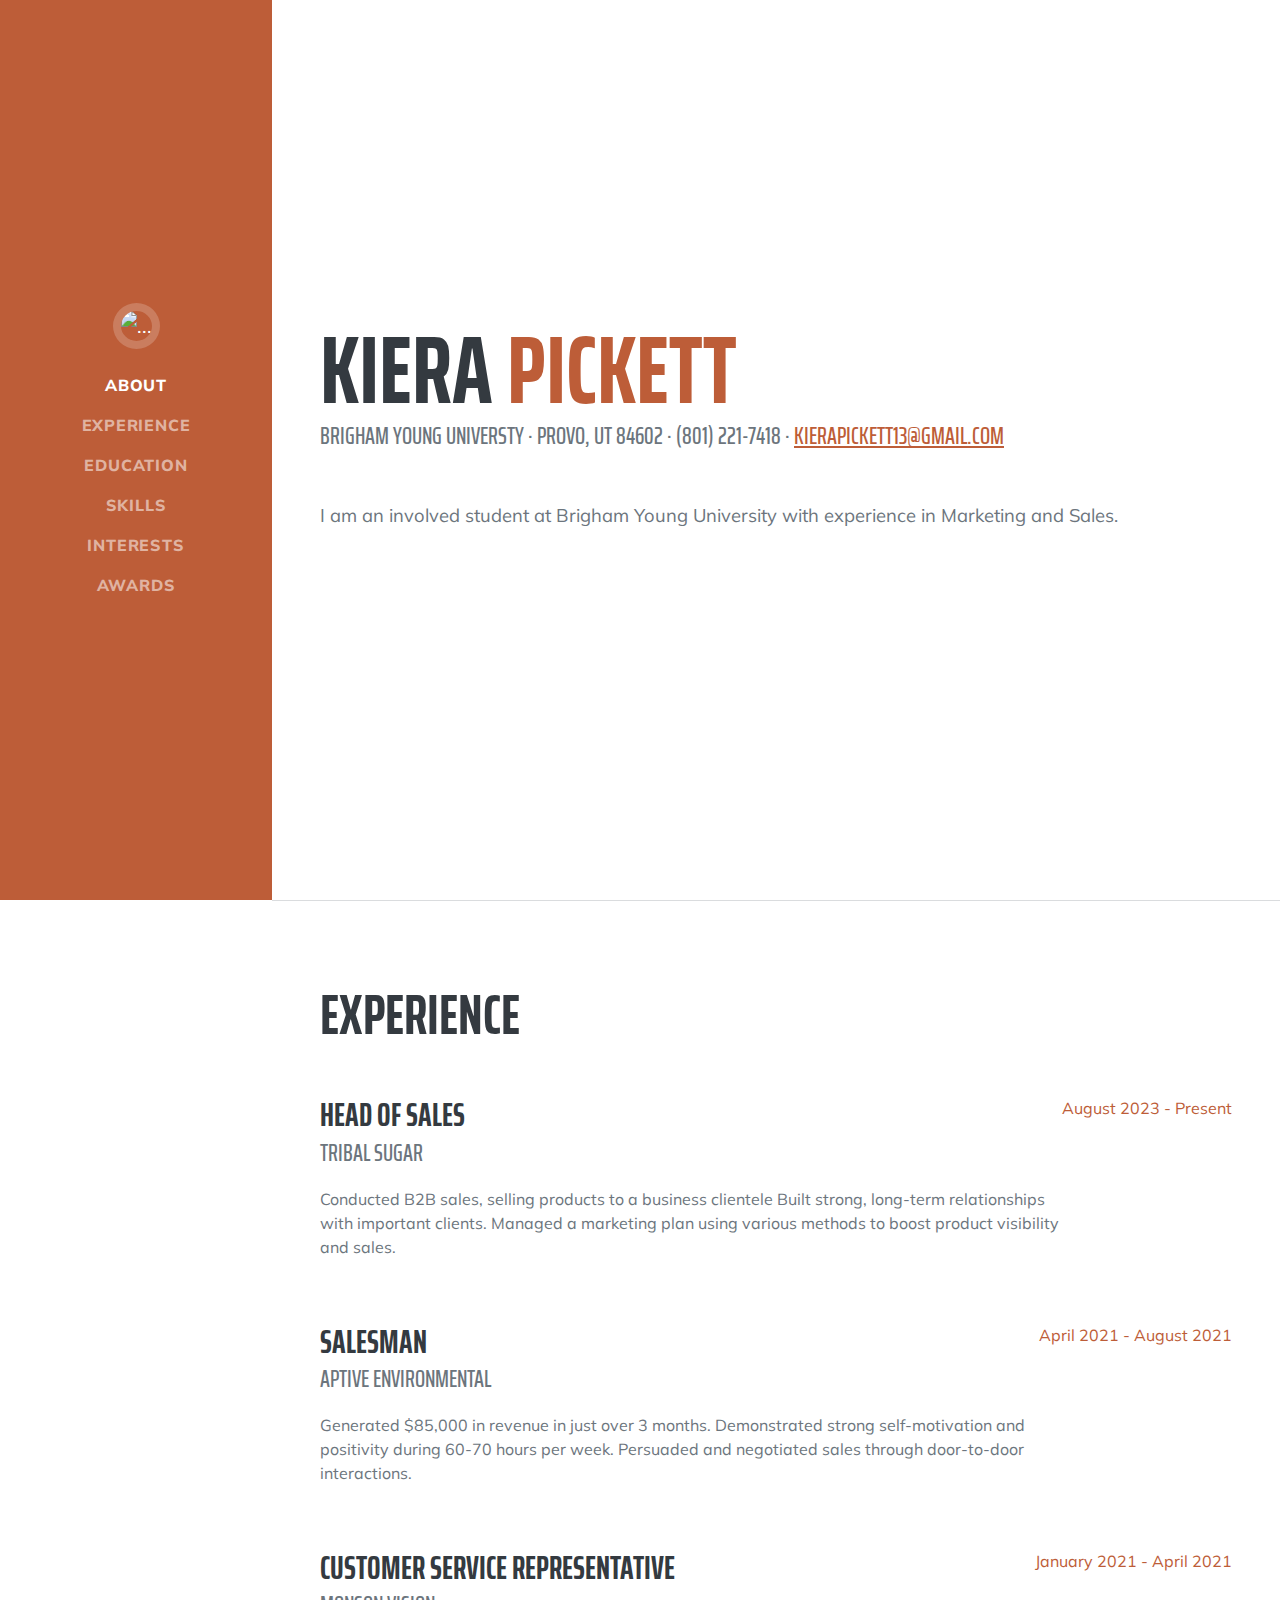
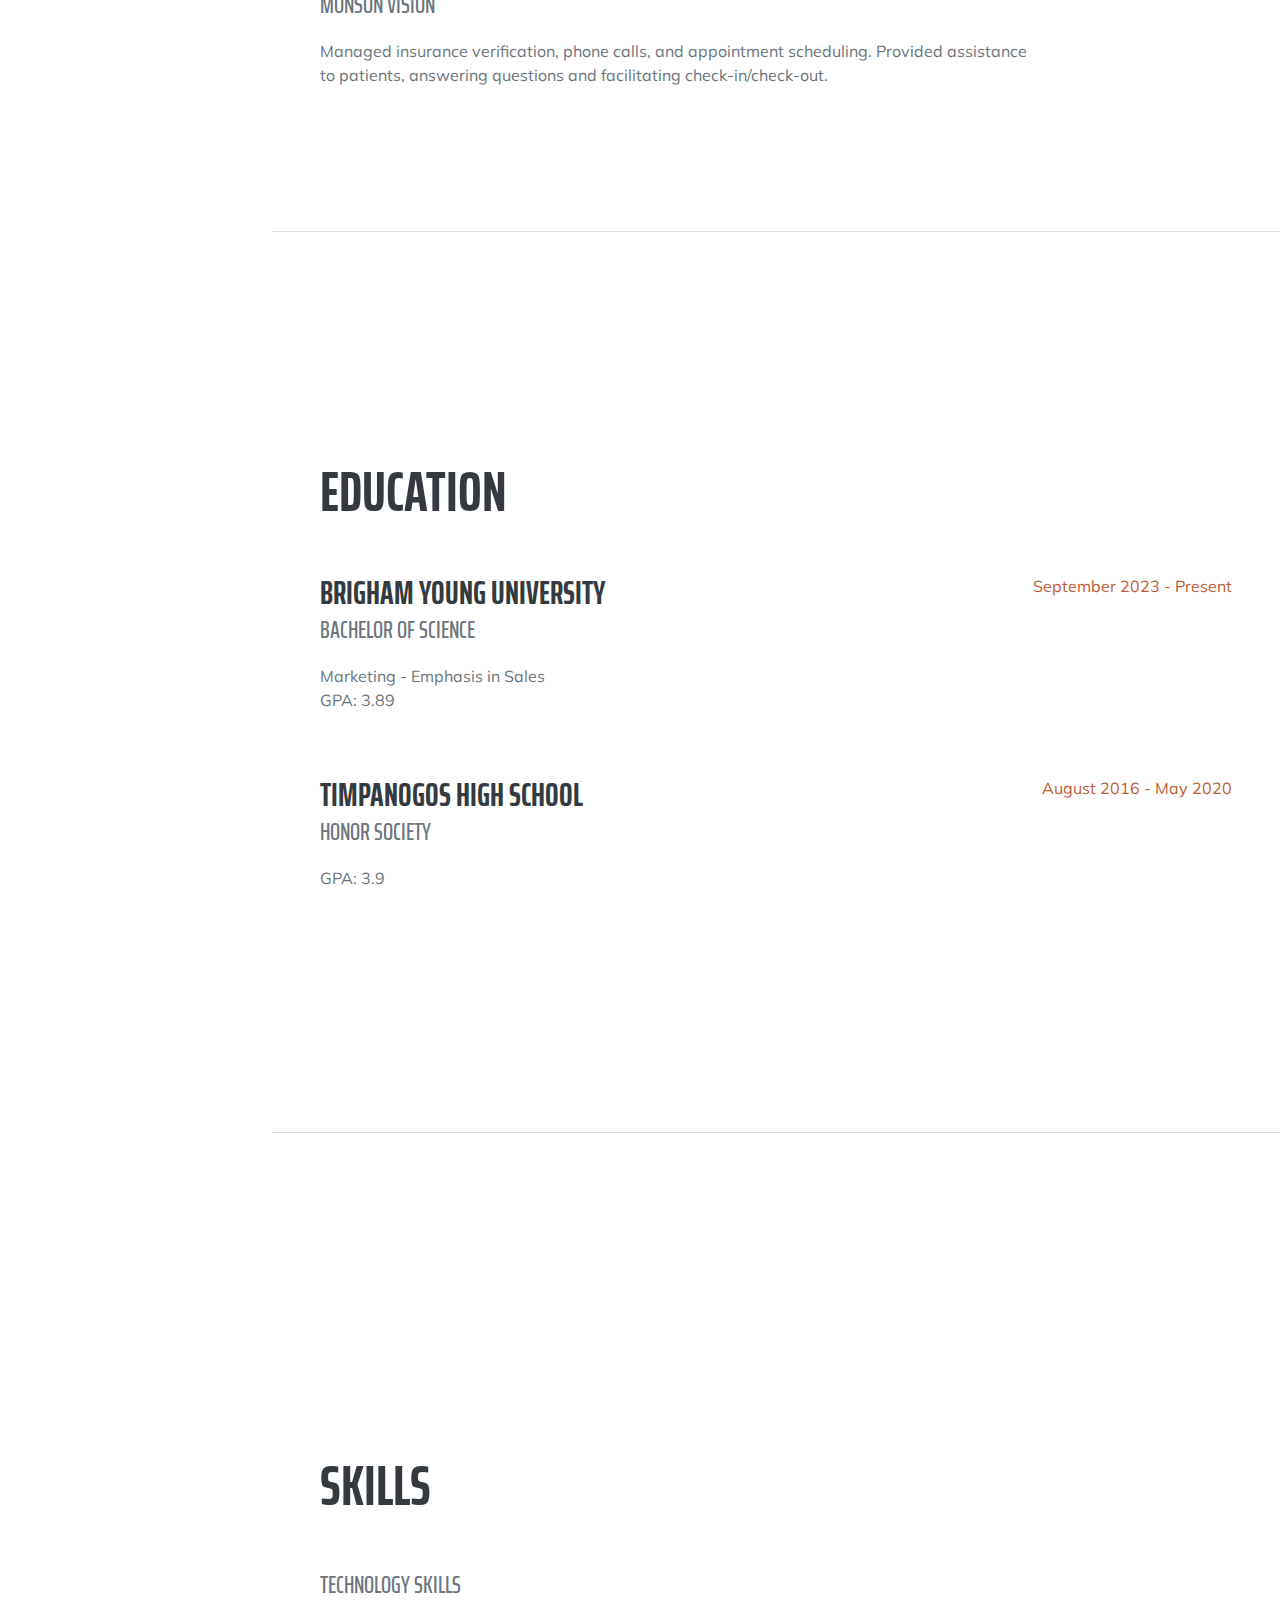
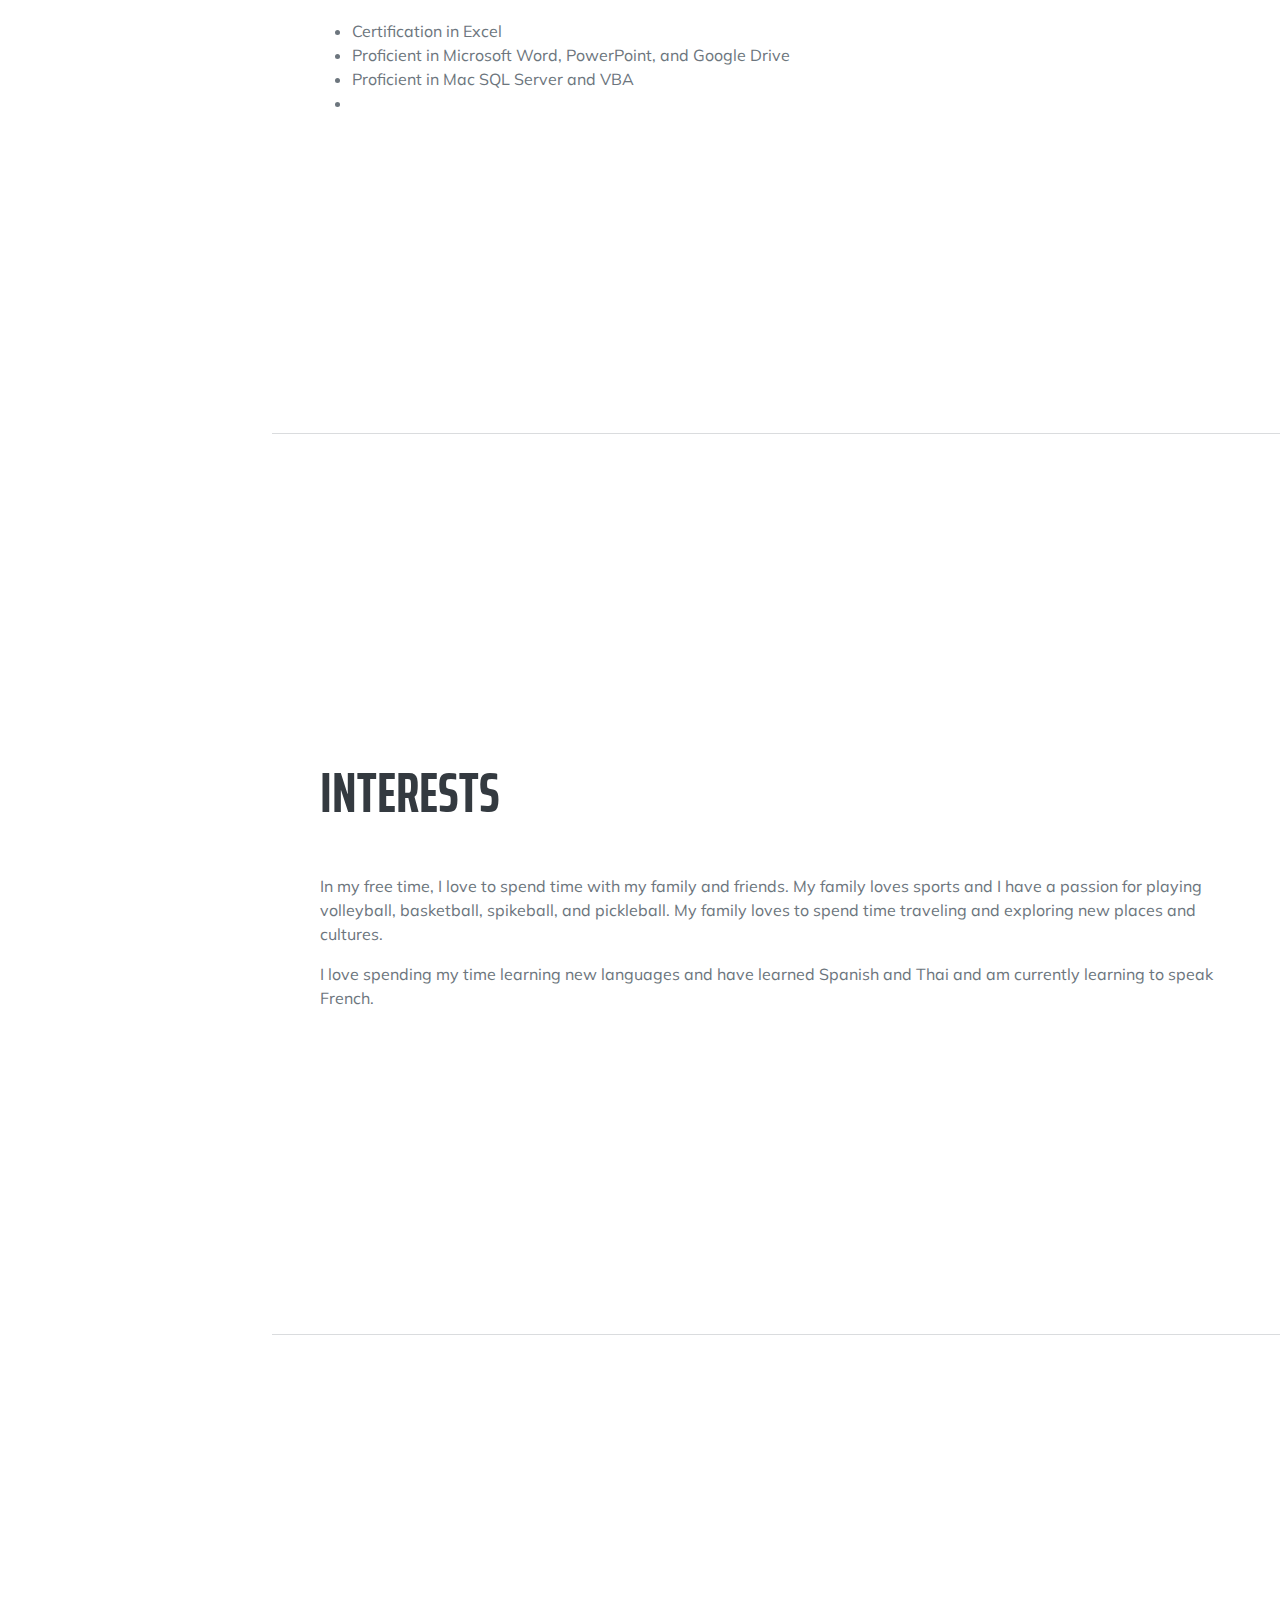
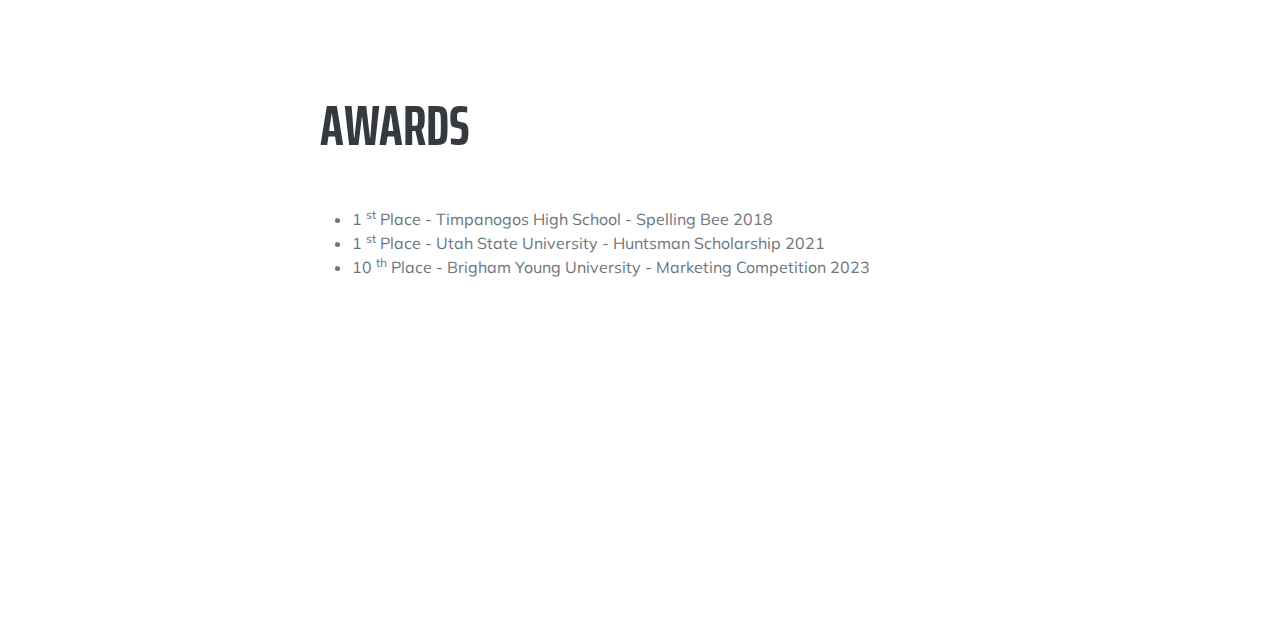
==== index.html @ 96f36f81 "Add files via upload" ====
<!DOCTYPE html>
<html lang="en">
    <head>
        <meta charset="utf-8" />
        <meta name="viewport" content="width=device-width, initial-scale=1, shrink-to-fit=no" />
        <meta name="description" content="" />
        <meta name="author" content="" />
        <title>Kiera's resume</title>
        <link rel="icon" type="image/x-icon" href="assets/img/favicon.ico" />
        <!-- Font Awesome icons (free version)-->
        <script src="https://use.fontawesome.com/releases/v6.3.0/js/all.js" crossorigin="anonymous"></script>
        <!-- Google fonts-->
        <link href="https://fonts.googleapis.com/css?family=Saira+Extra+Condensed:500,700" rel="stylesheet" type="text/css" />
        <link href="https://fonts.googleapis.com/css?family=Muli:400,400i,800,800i" rel="stylesheet" type="text/css" />
        <!-- Core theme CSS (includes Bootstrap)-->
        <link href="css/styles1.css" rel="stylesheet" />
    </head>
    <body id="page-top">
        <!-- Navigation-->
        <nav class="navbar navbar-expand-lg navbar-dark bg-primary fixed-top" id="sideNav">
            <a class="navbar-brand js-scroll-trigger" href="#page-top">
                <span class="d-block d-lg-none">Kiera Pickett</span>
                <span class="d-none d-lg-block"><img class="img-fluid img-profile rounded-circle mx-auto mb-2" src="/assets/img/IMG_9248.JPG" alt="..." /></span>
            </a>
            <button class="navbar-toggler" type="button" data-bs-toggle="collapse" data-bs-target="#navbarResponsive" aria-controls="navbarResponsive" aria-expanded="false" aria-label="Toggle navigation"><span class="navbar-toggler-icon"></span></button>
            <div class="collapse navbar-collapse" id="navbarResponsive">
                <ul class="navbar-nav">
                    <li class="nav-item"><a class="nav-link js-scroll-trigger" href="#about">About</a></li>
                    <li class="nav-item"><a class="nav-link js-scroll-trigger" href="#experience">Experience</a></li>
                    <li class="nav-item"><a class="nav-link js-scroll-trigger" href="#education">Education</a></li>
                    <li class="nav-item"><a class="nav-link js-scroll-trigger" href="#skills">Skills</a></li>
                    <li class="nav-item"><a class="nav-link js-scroll-trigger" href="#interests">Interests</a></li>
                    <li class="nav-item"><a class="nav-link js-scroll-trigger" href="#awards">Awards</a></li>
                </ul>
            </div>
        </nav>
        <!-- Page Content-->
        <div class="container-fluid p-0">
            <!-- About-->
            <section class="resume-section" id="about">
                <div class="resume-section-content">
                    <h1 class="mb-0">
                        Kiera
                        <span class="text-primary">Pickett</span>
                    </h1>
                    <div class="subheading mb-5">
                        Brigham Young Universty · Provo, UT 84602 · (801) 221-7418 ·
                        <a href="mailto:name@email.com">kierapickett13@gmail.com</a>
                    </div>
                    <p class="lead mb-5">I am an involved student at Brigham Young University with experience in Marketing and Sales.</p>
                </div>
            </section>
            <hr class="m-0" />
            <!-- Experience-->
            <section class="resume-section" id="experience">
                <div class="resume-section-content">
                    <h2 class="mb-5">Experience</h2>
                    <div class="d-flex flex-column flex-md-row justify-content-between mb-5">
                        <div class="flex-grow-1">
                            <h3 class="mb-0">Head of Sales</h3>
                            <div class="subheading mb-3">Tribal Sugar</div>
                            <p>Conducted B2B sales, selling products to a business clientele
                                Built strong, long-term relationships with important clients.
                                Managed a marketing plan using various methods to boost product visibility and sales.
                                </p>
                        </div>
                        <div class="flex-shrink-0"><span class="text-primary">August 2023 - Present</span></div>
                    </div>
                    <div class="d-flex flex-column flex-md-row justify-content-between mb-5">
                        <div class="flex-grow-1">
                            <h3 class="mb-0">Salesman</h3>
                            <div class="subheading mb-3">Aptive Environmental</div>
                            <p>Generated $85,000 in revenue in just over 3 months.
                                Demonstrated strong self-motivation and positivity during 60-70 hours per week.
                                Persuaded and negotiated sales through door-to-door interactions.
                                </p>
                        </div>
                        <div class="flex-shrink-0"><span class="text-primary">April 2021 - August 2021</span></div>
                    </div>
                    <div class="d-flex flex-column flex-md-row justify-content-between mb-5">
                        <div class="flex-grow-1">
                            <h3 class="mb-0">Customer Service Representative</h3>
                            <div class="subheading mb-3">Monson Vision</div>
                            <p>Managed insurance verification, phone calls, and appointment scheduling.
                                Provided assistance to patients, answering questions and facilitating check-in/check-out.
                                </p>
                        </div>
                        <div class="flex-shrink-0"><span class="text-primary">January 2021 - April 2021</span></div>
                    </div>
                    <div class="d-flex flex-column flex-md-row justify-content-between">
                        <div class="flex-grow-1">
                        </div>
                    </div>
                </div>
            </section>
            <hr class="m-0" />
            <!-- Education-->
            <section class="resume-section" id="education">
                <div class="resume-section-content">
                    <h2 class="mb-5">Education</h2>
                    <div class="d-flex flex-column flex-md-row justify-content-between mb-5">
                        <div class="flex-grow-1">
                            <h3 class="mb-0">Brigham Young University</h3>
                            <div class="subheading mb-3">Bachelor of Science</div>
                            <div>Marketing - Emphasis in Sales</div>
                            <p>GPA: 3.89</p>
                        </div>
                        <div class="flex-shrink-0"><span class="text-primary">September 2023 - Present</span></div>
                    </div>
                    <div class="d-flex flex-column flex-md-row justify-content-between">
                        <div class="flex-grow-1">
                            <h3 class="mb-0">Timpanogos High School</h3>
                            <div class="subheading mb-3">Honor Society</div>
                            <p>GPA: 3.9</p>
                        </div>
                        <div class="flex-shrink-0"><span class="text-primary">August 2016 - May 2020</span></div>
                    </div>
                </div>
            </section>
            <hr class="m-0" />
            <!-- Skills-->
            <section class="resume-section" id="skills">
                <div class="resume-section-content">
                    <h2 class="mb-5">Skills</h2>
             
                    </ul>
                    <div class="subheading mb-3">Technology Skills</div>
                    <ul class="fa-ul mb-0">
                        <li>
                            <span class="fa-li"><i class="fas fa-check"></i></span>
                            Certification in Excel
                        </li>
                        <li>
                            <span class="fa-li"><i class="fas fa-check"></i></span>
                            Proficient in Microsoft Word, PowerPoint, and Google Drive
                        </li>
                        <li>
                            <span class="fa-li"><i class="fas fa-check"></i></span>
                            Proficient in Mac SQL Server and VBA
                        </li>
                        <li>
        
                        </li>
                    </ul>
                </div>
            </section>
            <hr class="m-0" />
            <!-- Interests-->
            <section class="resume-section" id="interests">
                <div class="resume-section-content">
                    <h2 class="mb-5">Interests</h2>
                    <p>In my free time, I love to spend time with my family and friends. My family loves sports and I have a passion for playing volleyball, basketball, spikeball, and pickleball. My family loves to spend time traveling and exploring new places and cultures.</p>
                    <p class="mb-0">I love spending my time learning new languages and have learned Spanish and Thai and am currently learning to speak French.</p>
                </div>
            </section>
            <hr class="m-0" />
            <!-- Awards-->
            <section class="resume-section" id="awards">
                <div class="resume-section-content">
                    <h2 class="mb-5">Awards</h2>
                    <ul class="fa-ul mb-0">
                        <li>
                            <span class="fa-li"><i class="fas fa-trophy text-warning"></i></span>
                            1
                            <sup>st</sup>
                            Place - Timpanogos High School - Spelling Bee 2018
                        </li>
                        <li>
                            <span class="fa-li"><i class="fas fa-trophy text-warning"></i></span>
                            1
                            <sup>st</sup>
                            Place - Utah State University - Huntsman Scholarship 2021
                        </li>
                        <li>
                            <span class="fa-li"><i class="fas fa-trophy text-warning"></i></span>
                            10
                            <sup>th</sup>
                            Place - Brigham Young University - Marketing Competition 2023
                        </li>
                    </ul>
                </div>
            </section>
        </div>
        <!-- Bootstrap core JS-->
        <script src="https://cdn.jsdelivr.net/npm/bootstrap@5.2.3/dist/js/bootstrap.bundle.min.js"></script>
        <!-- Core theme JS-->
        <script src="js/scripts.js"></script>
    </body>
</html>
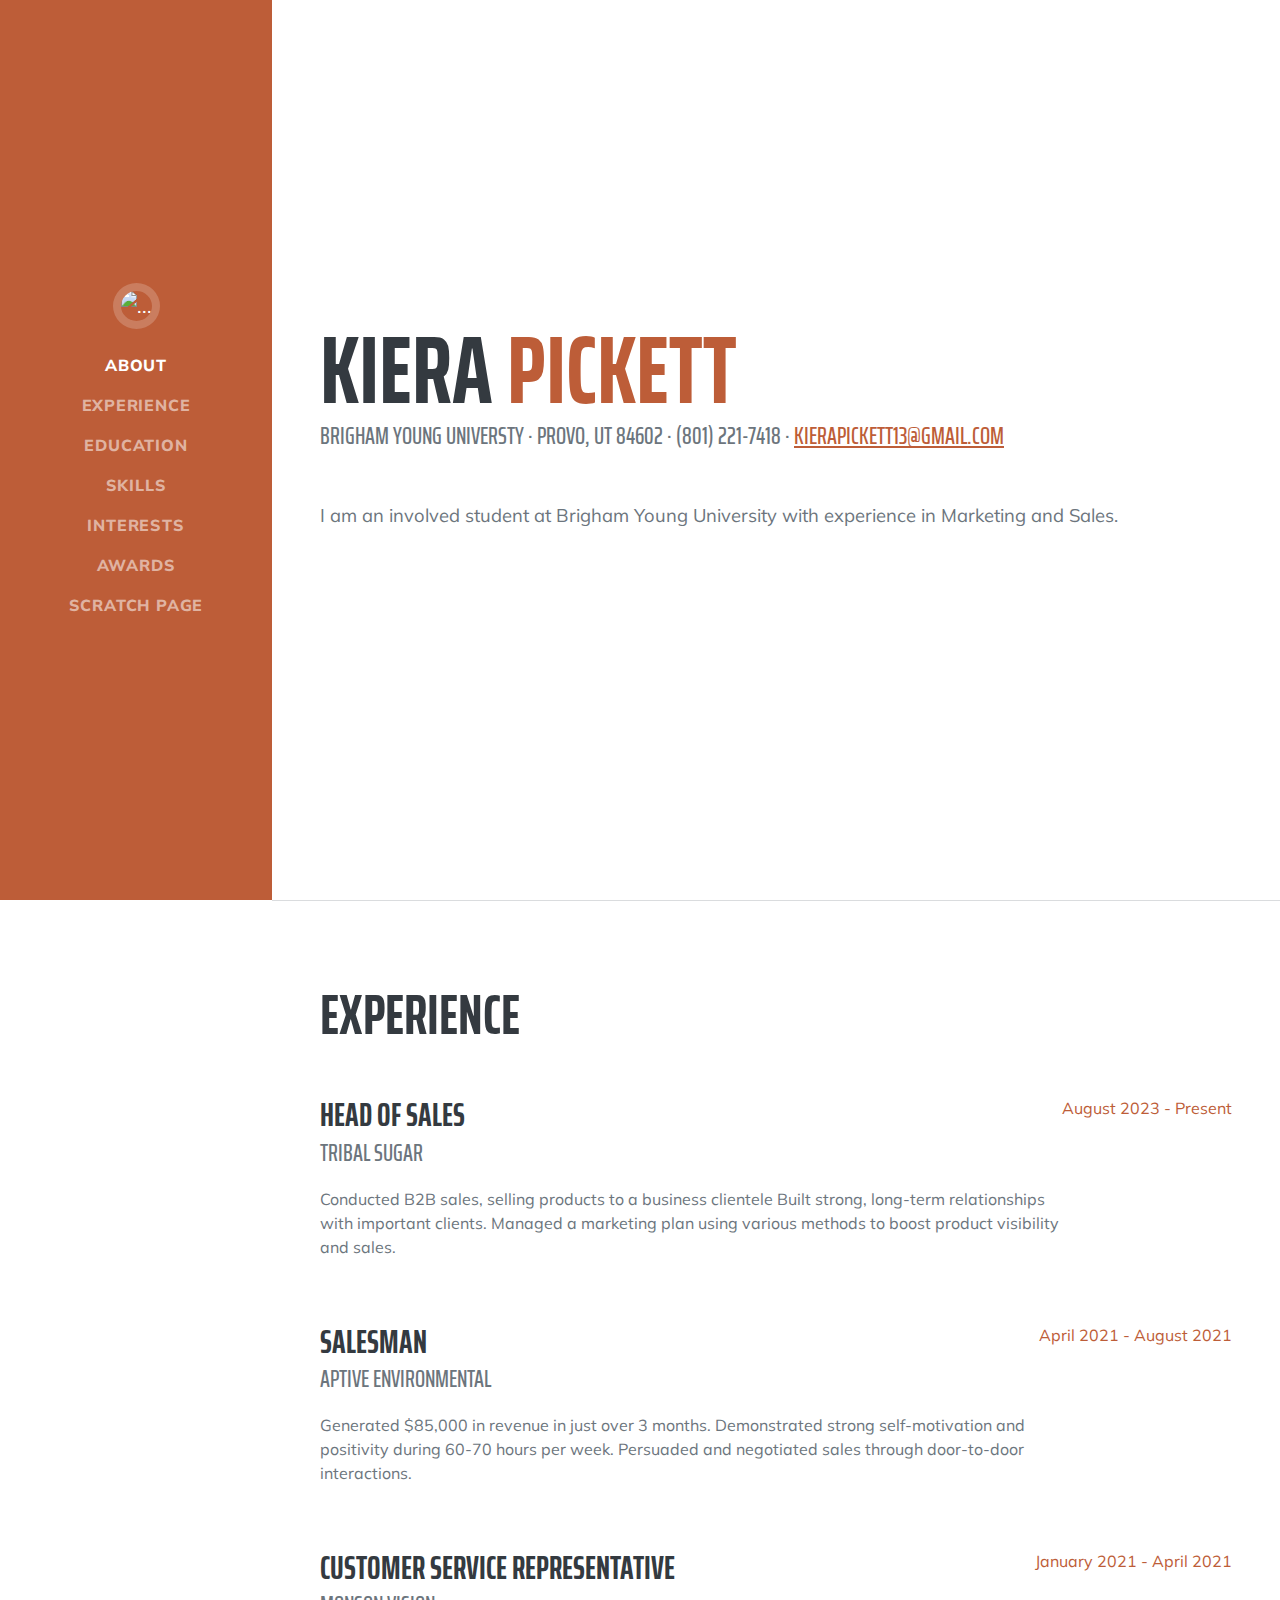
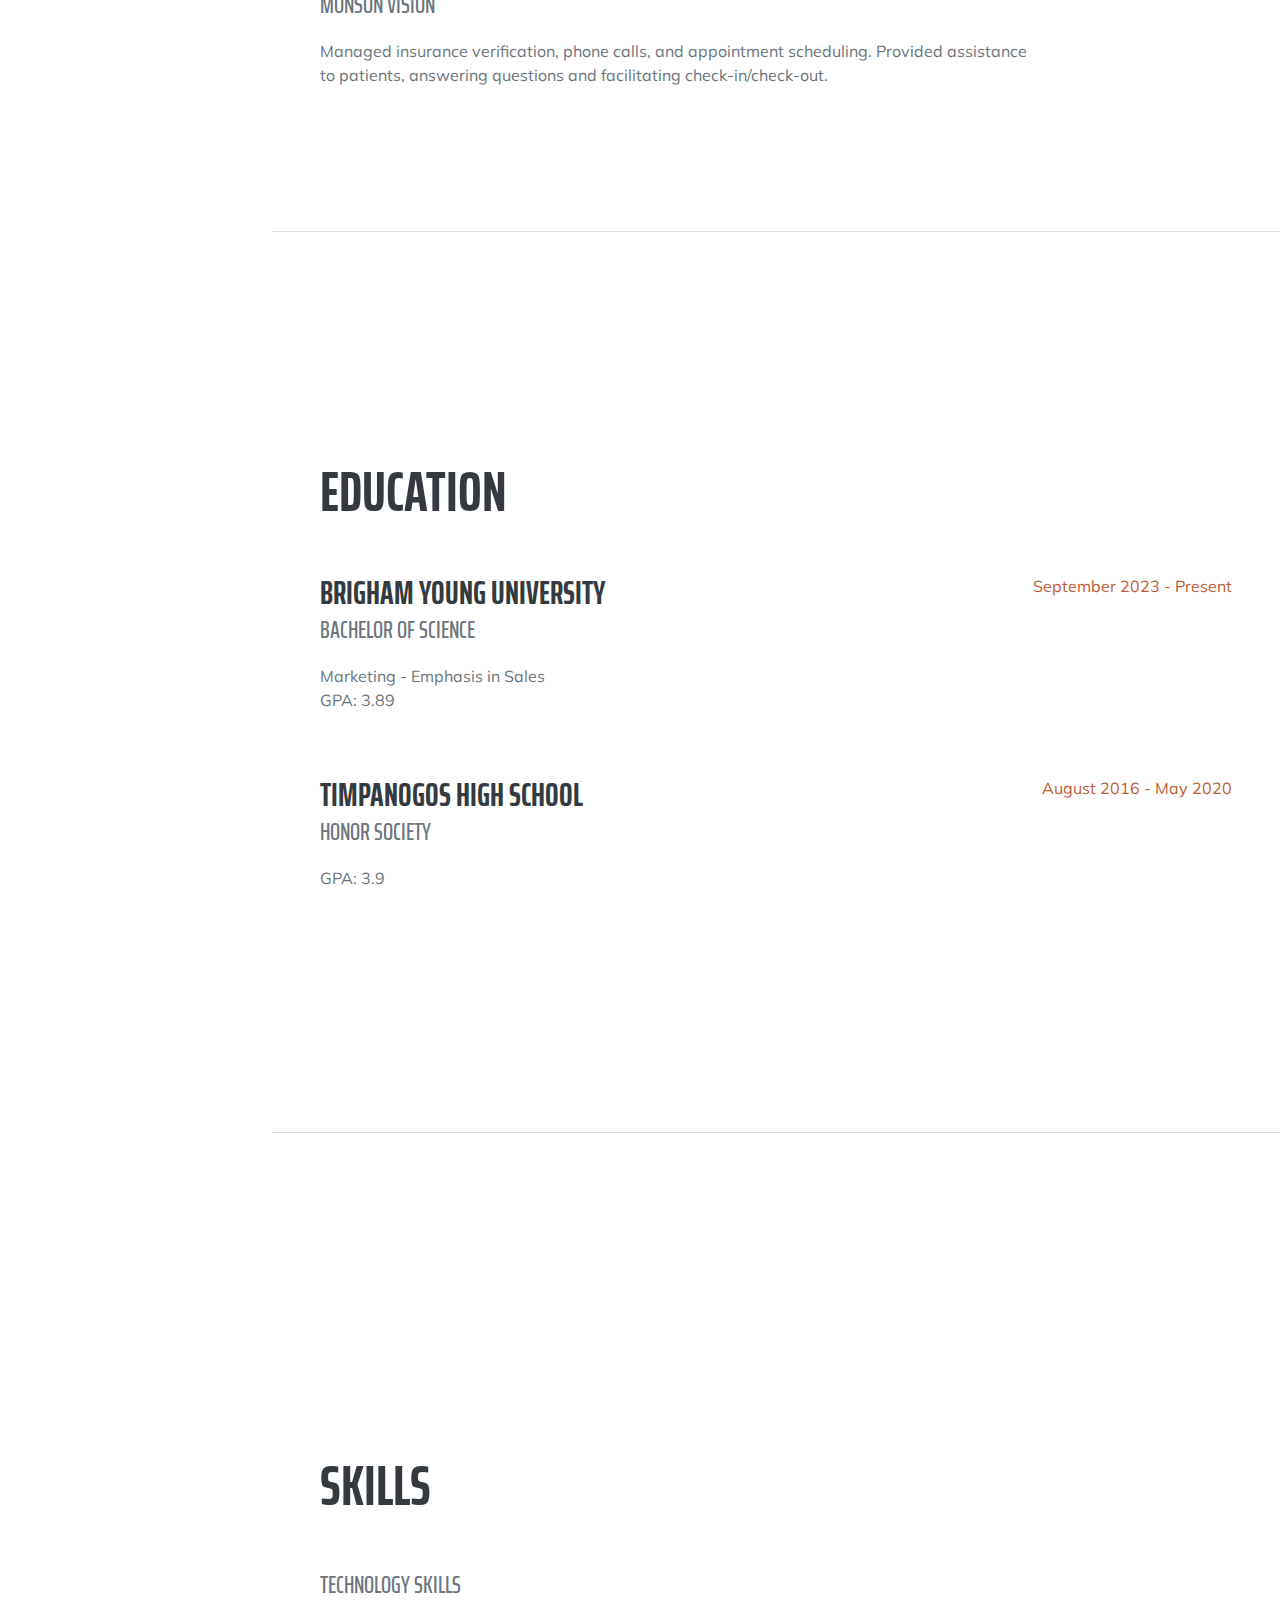
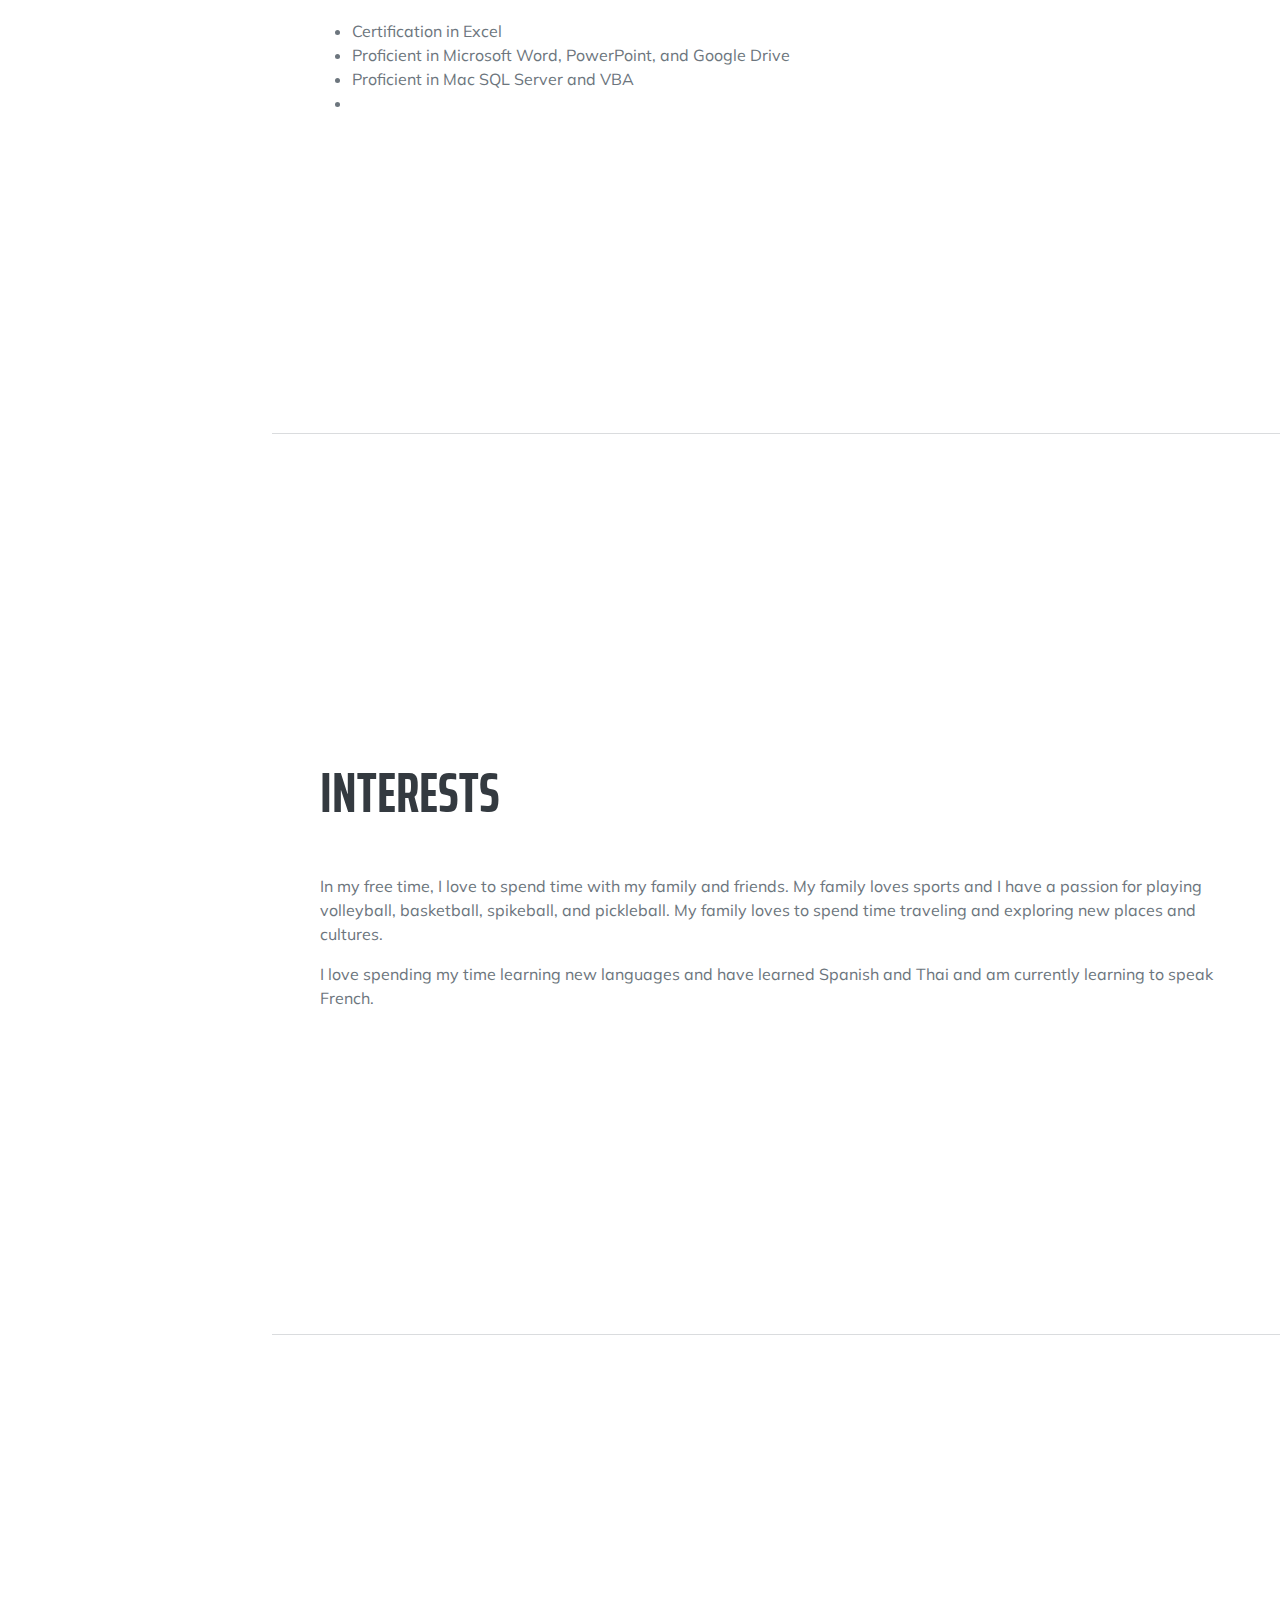
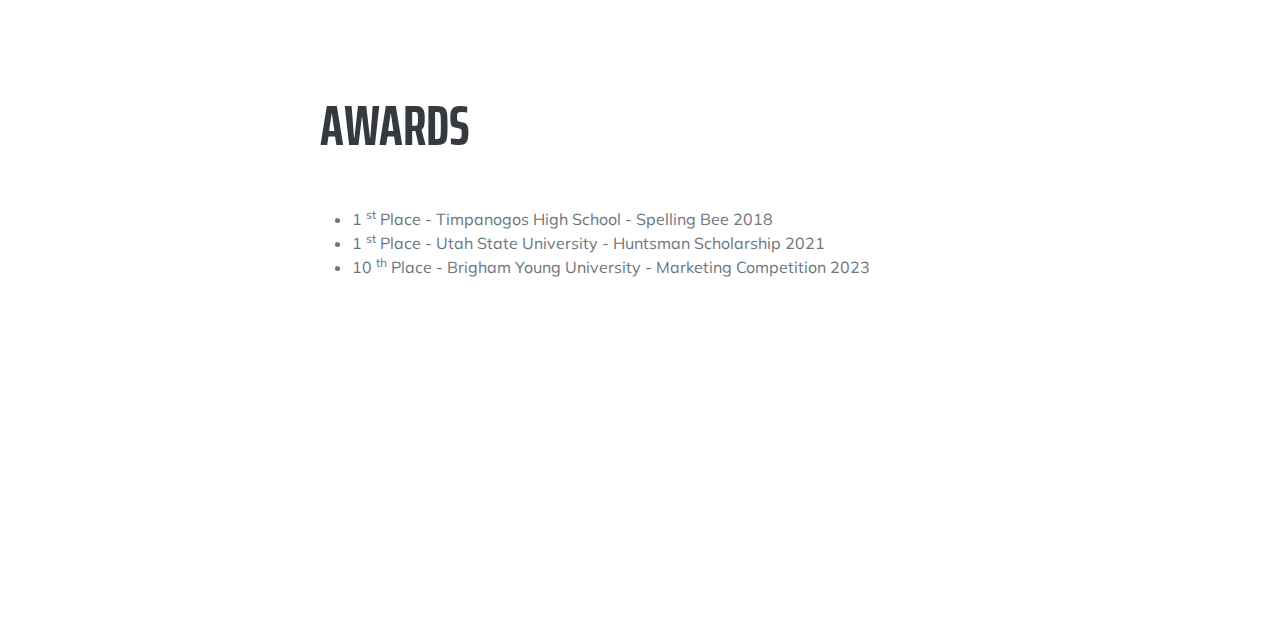
==== commit 9421293b: "Update index.html" ====
--- a/index.html
+++ b/index.html
@@ -20,7 +20,7 @@
         <nav class="navbar navbar-expand-lg navbar-dark bg-primary fixed-top" id="sideNav">
             <a class="navbar-brand js-scroll-trigger" href="#page-top">
                 <span class="d-block d-lg-none">Kiera Pickett</span>
-                <span class="d-none d-lg-block"><img class="img-fluid img-profile rounded-circle mx-auto mb-2" src="/assets/img/IMG_9248.JPG" alt="..." /></span>
+                <span class="d-none d-lg-block"><img class="img-fluid img-profile rounded-circle mx-auto mb-2" src="assets/img/IMG_9248.JPG" alt="..." /></span>
             </a>
             <button class="navbar-toggler" type="button" data-bs-toggle="collapse" data-bs-target="#navbarResponsive" aria-controls="navbarResponsive" aria-expanded="false" aria-label="Toggle navigation"><span class="navbar-toggler-icon"></span></button>
             <div class="collapse navbar-collapse" id="navbarResponsive">
@@ -31,6 +31,7 @@
                     <li class="nav-item"><a class="nav-link js-scroll-trigger" href="#skills">Skills</a></li>
                     <li class="nav-item"><a class="nav-link js-scroll-trigger" href="#interests">Interests</a></li>
                     <li class="nav-item"><a class="nav-link js-scroll-trigger" href="#awards">Awards</a></li>
+                    <li class="nav-item"><a class="nav-link js-scroll-trigger" href="final.html">Scratch Page</a></li>
                 </ul>
             </div>
         </nav>
